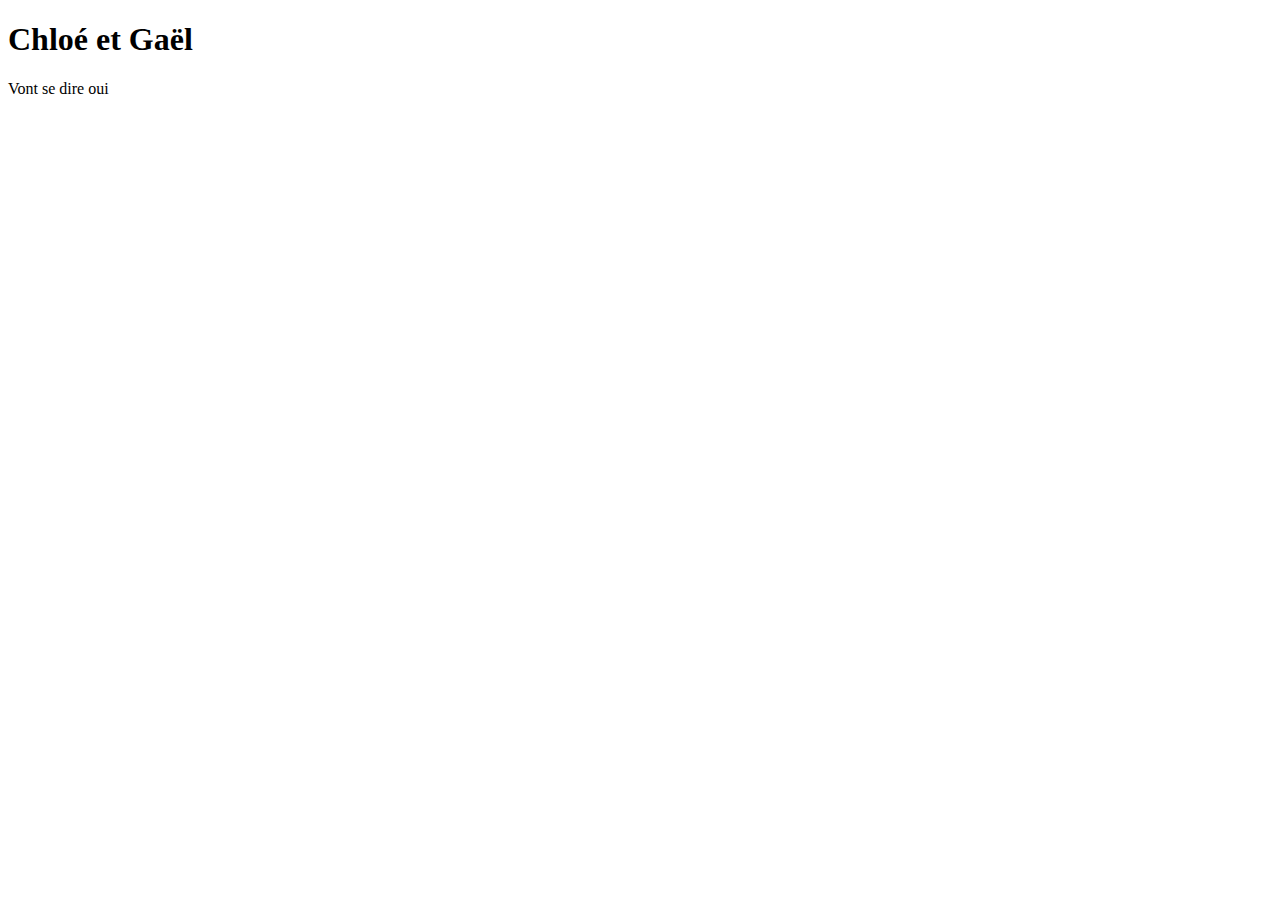
==== index.html @ 16778e66 "feat(): create initial files" ====
<!doctype html>
<html>

<head>
    <title>Chloé et Gaël vont se dire oui</title>
    <link rel="stylesheet" href="style.css">
</head>

<body>
    <h1>Chloé et Gaël</h1>
    <p>Vont se dire oui</p>
</body>

</html>
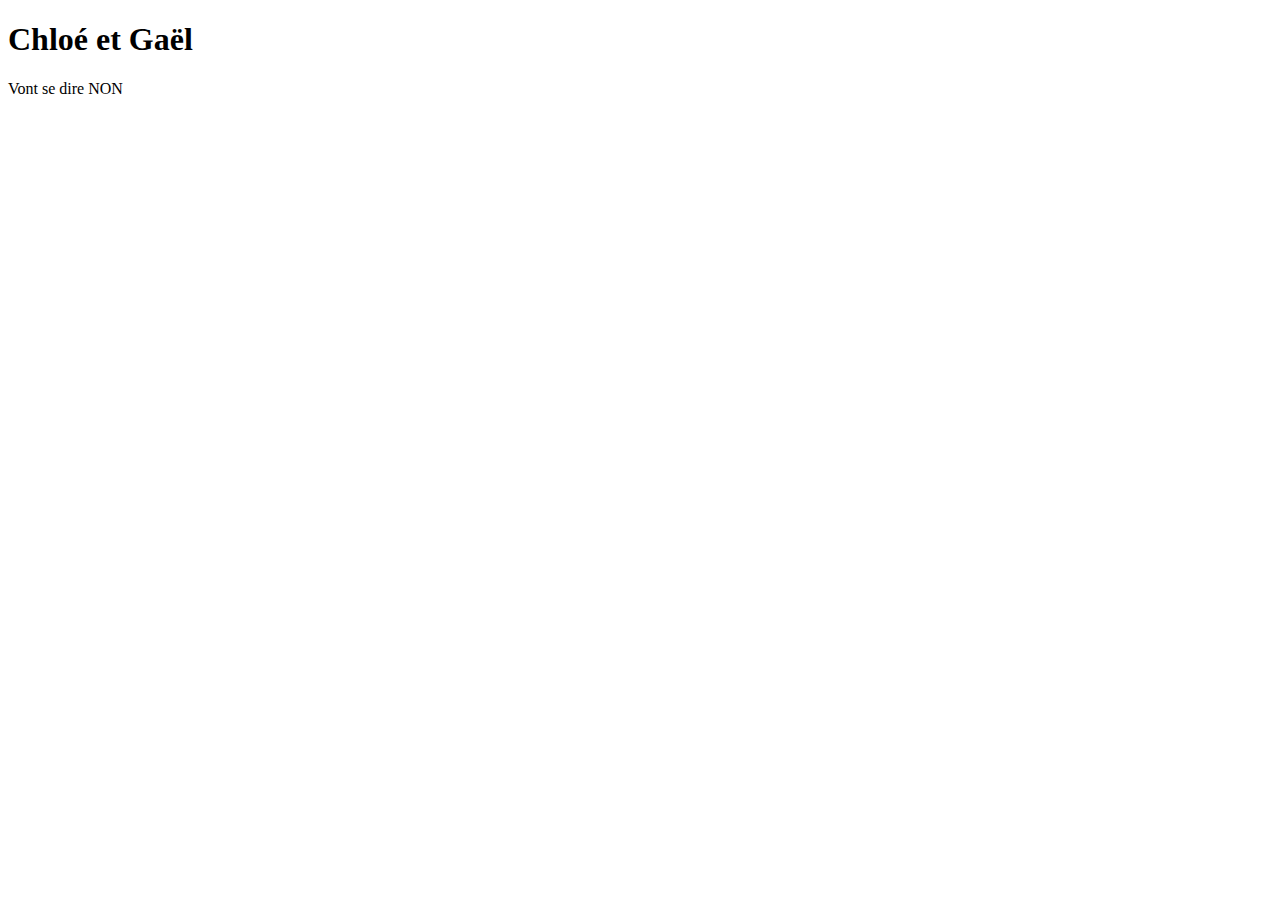
==== commit 095ef06d: "fix(): say no !!!" ====
--- a/index.html
+++ b/index.html
@@ -8,7 +8,7 @@
 
 <body>
     <h1>Chloé et Gaël</h1>
-    <p>Vont se dire oui</p>
+    <p>Vont se dire NON</p>
 </body>
 
 </html>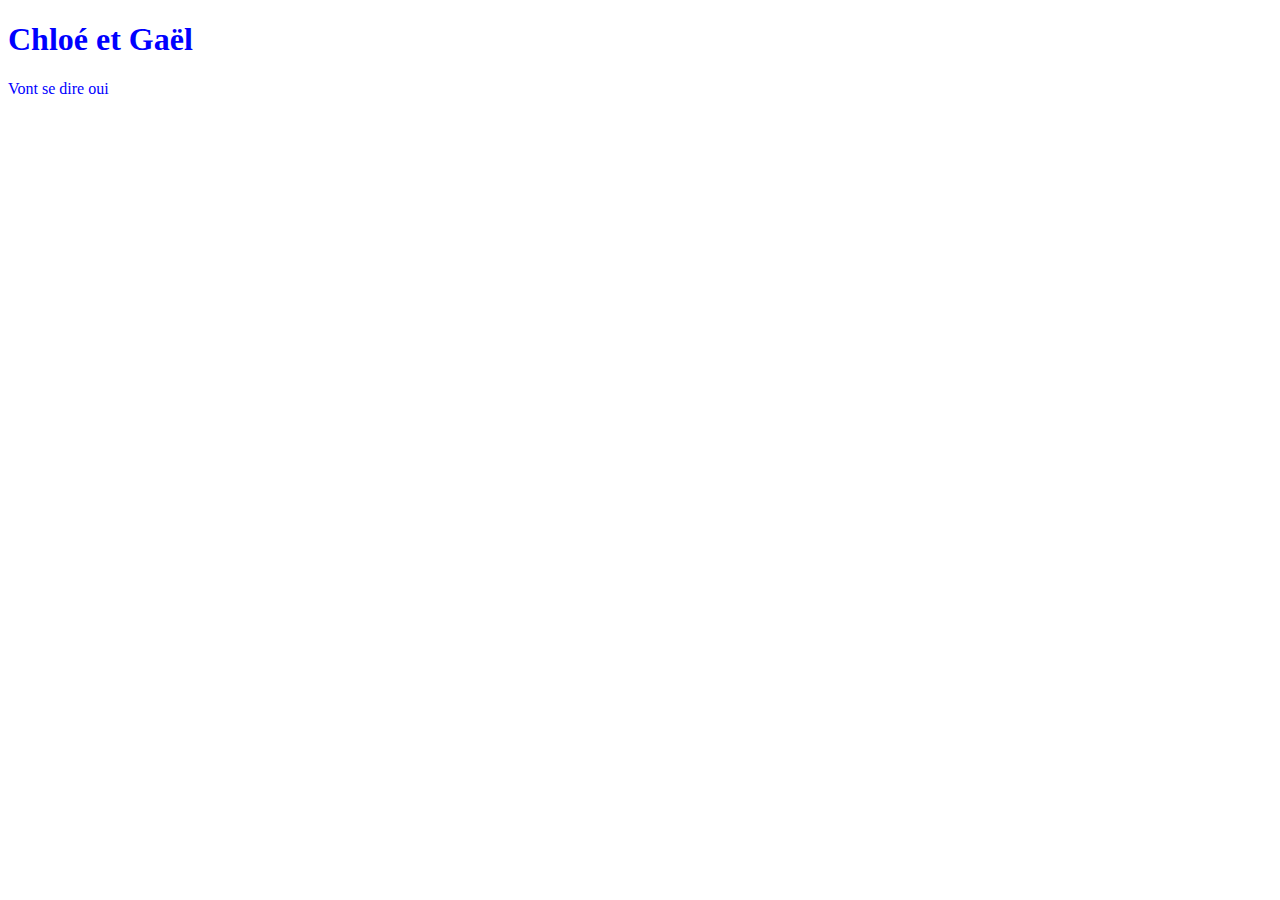
==== commit 1bf63ef3: "fix(): link css using the right file name and say YES !" ====
--- a/index.html
+++ b/index.html
@@ -3,12 +3,12 @@
 
 <head>
     <title>Chloé et Gaël vont se dire oui</title>
-    <link rel="stylesheet" href="style.css">
+    <link rel="stylesheet" href="styles.css">
 </head>
 
 <body>
     <h1>Chloé et Gaël</h1>
-    <p>Vont se dire NON</p>
+    <p>Vont se dire oui</p>
 </body>
 
 </html>--- a/styles.css
+++ b/styles.css
@@ -0,0 +1,3 @@
+body {
+    color: blue;
+}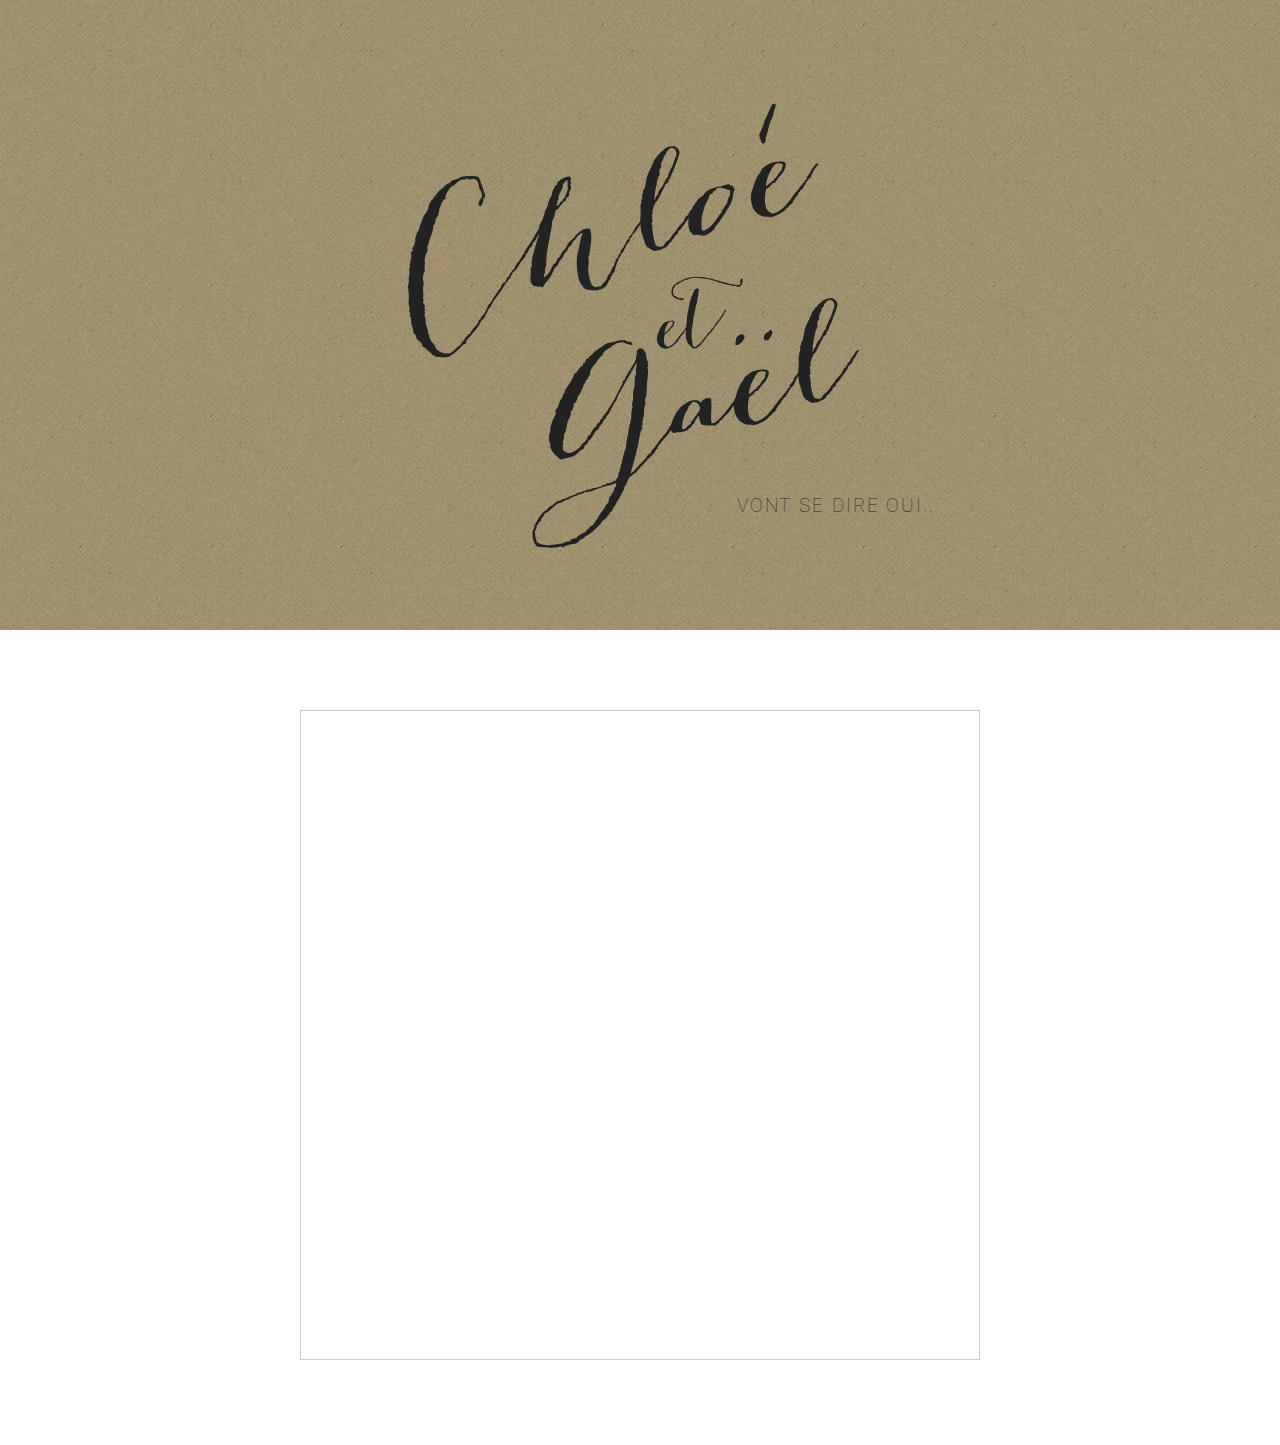
==== commit 77a04fce: "feat(index): add hero and confirm form" ====
--- a/index.html
+++ b/index.html
@@ -3,12 +3,23 @@
 
 <head>
     <title>Chloé et Gaël vont se dire oui</title>
+    <link href="https://fonts.googleapis.com/css?family=Roboto" rel="stylesheet">
     <link rel="stylesheet" href="styles.css">
 </head>
 
 <body>
-    <h1>Chloé et Gaël</h1>
-    <p>Vont se dire oui</p>
+    <header>
+        <div>
+            <h1 class="title">Chloé<br> <small>&nbsp;et</small><br>&nbsp;Gaël</h1>
+            <p class="subtitle">Vont se dire oui..</p>
+        </div>
+    </header>
+    <main>
+        <div class="form-container">
+            <iframe class="airtable-embed" src="https://airtable.com/embed/shruBANed1mP5iNK0?backgroundColor=yellow" frameborder="0"
+                onmousewheel="" width="100%" height="650px" style="background: transparent; border: 1px solid #ccc;"></iframe>
+        </div>
+    </main>
 </body>
 
 </html>--- a/styles.css
+++ b/styles.css
@@ -1,3 +1,63 @@
+@font-face {
+    font-family: 'Bombshell Pro';
+    font-style: normal;
+    font-weight: normal;
+    src: local('BombshellPro'), url('BombshellPro.woff') format('woff');
+}
+
+* {
+    box-sizing: border-box;
+}
+
+
+body, html {
+    margin: 0;
+    padding: 0;
+}
+
 body {
-    color: blue;
-}+    font-size: 19px;
+    font-family: 'Roboto', sans-serif;
+    color: #222;
+}
+
+header {
+    padding: 2rem;
+    width: 100vw;
+    height: 70vh;
+    text-align: center;
+    display: flex;
+    align-items: center;
+    justify-content: center;
+    background: #d5b78b url('paper.jpg');
+    background-size: cover;
+}
+
+header .title {
+    font-weight: normal;
+    font-size: 142px;
+    font-family: 'Bombshell Pro', sans-serif;
+    line-height: 0.68;
+    transform: rotate(-18deg);
+}
+header .subtitle {
+    font-weight: 100;
+    letter-spacing: 0.1em;
+    text-align: right;
+    text-transform: uppercase;
+    margin-top: -80px;
+    margin-right: -80px;
+}
+
+header .title small {
+    font-size: 0.5em;
+    display: inline-block;
+    transform: translateX(0.5em);
+}
+
+.form-container {
+    max-width: 720px;
+    margin: 80px auto;
+    padding: 0 20px;
+}
+
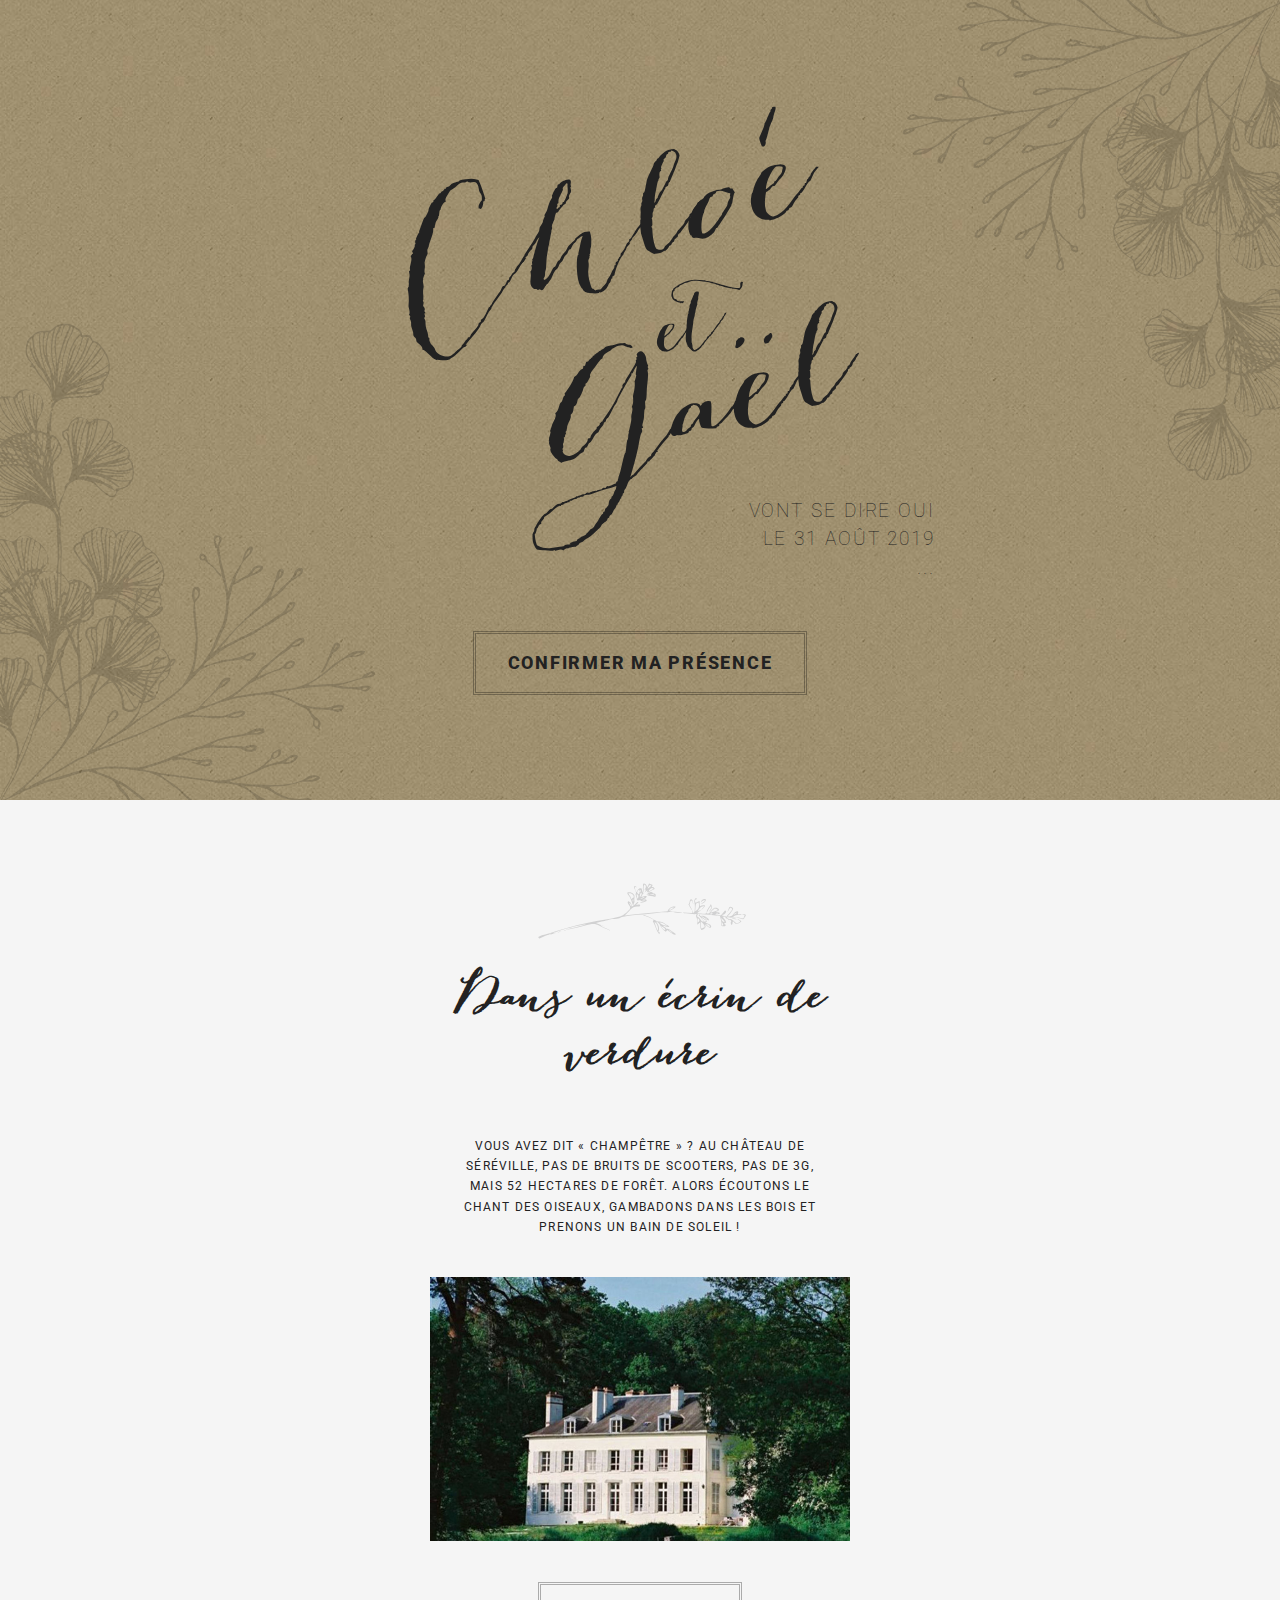
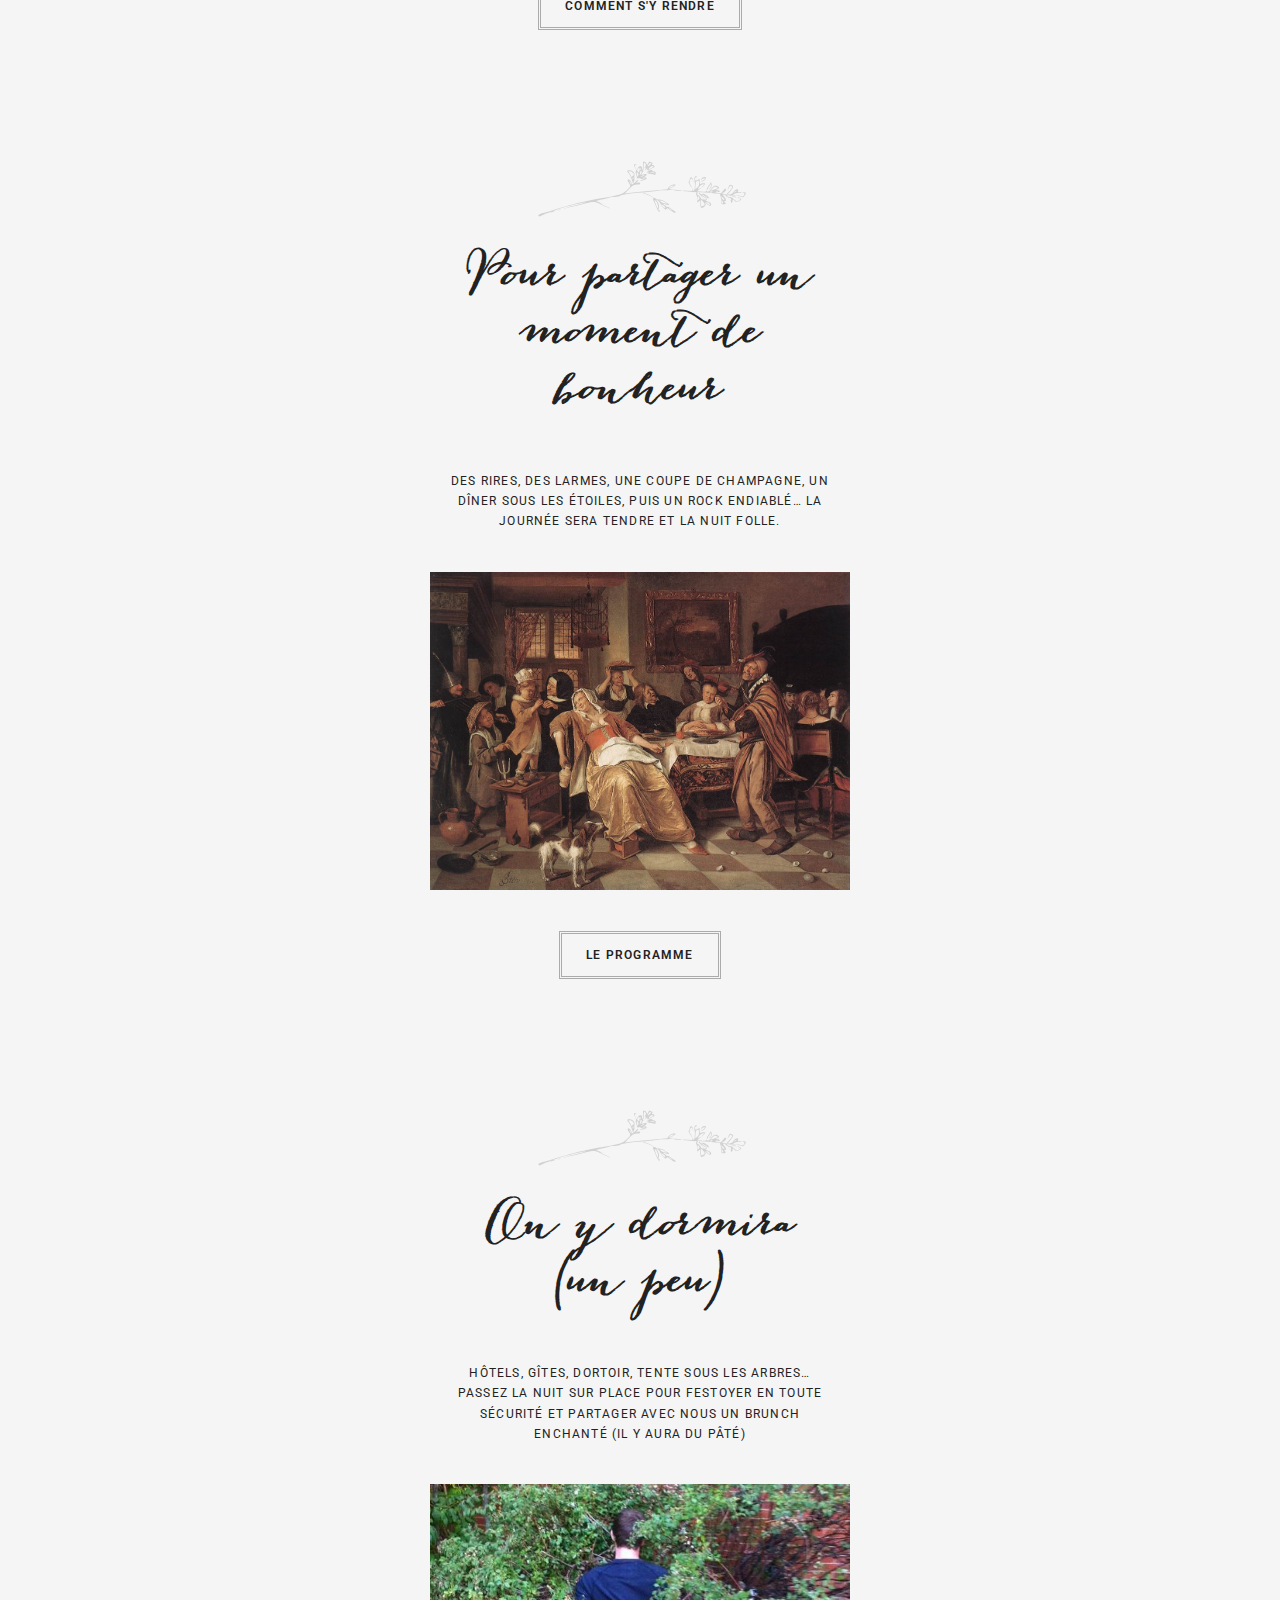
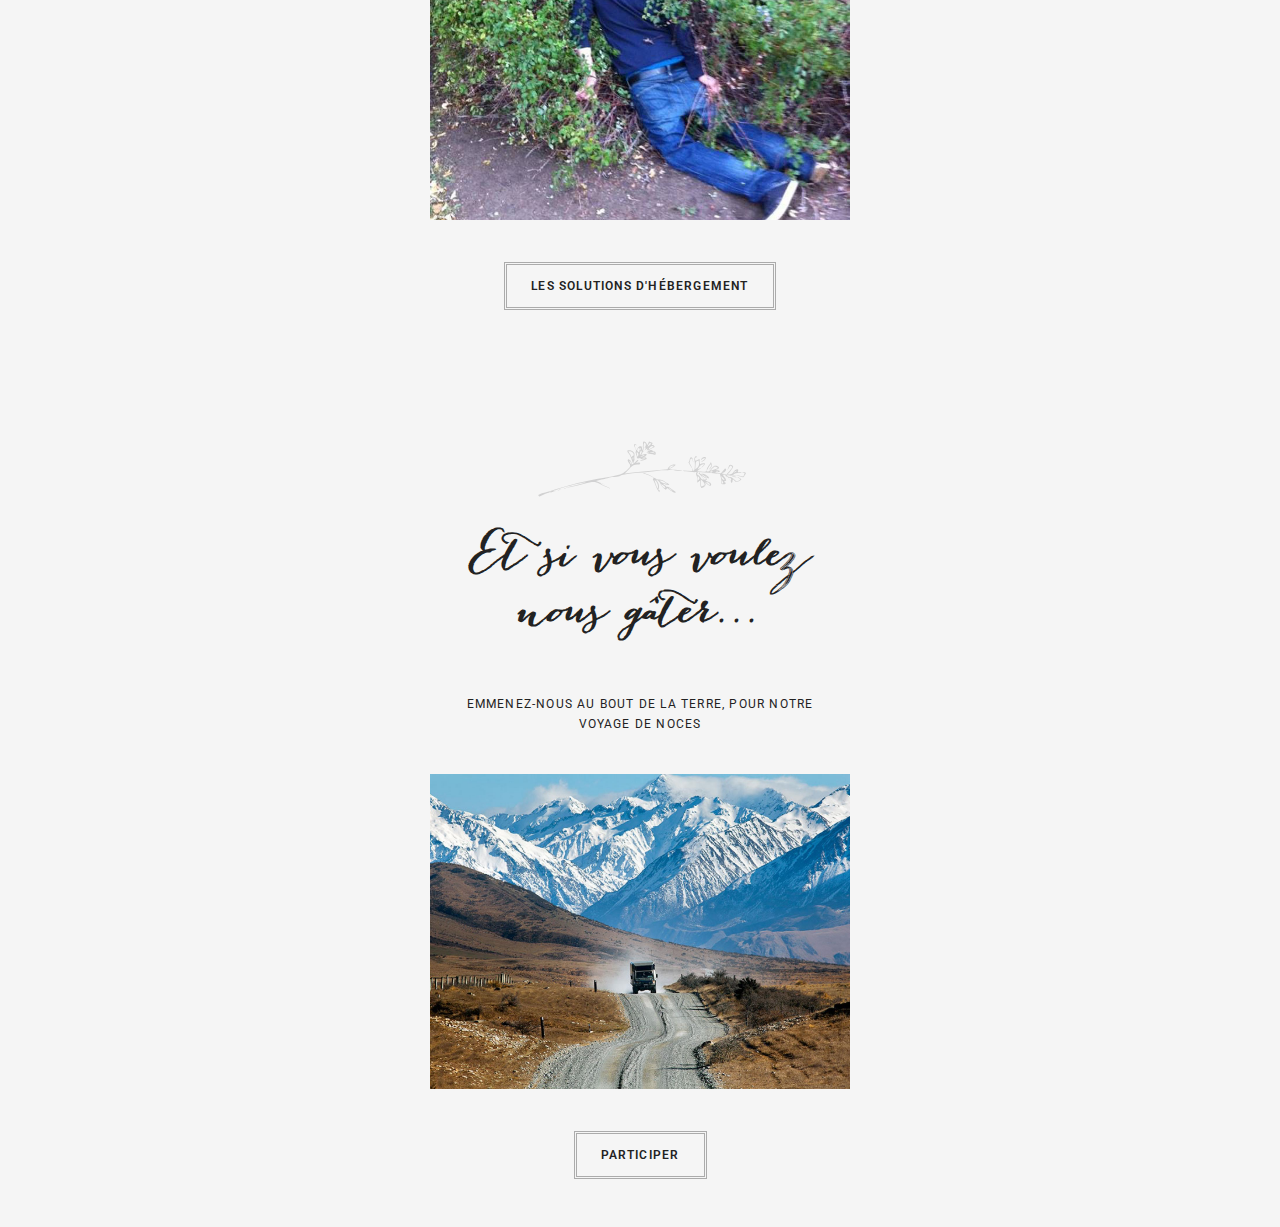
==== commit 17a3abfe: "V1" ====
--- a/index.html
+++ b/index.html
@@ -11,14 +11,85 @@
     <header>
         <div>
             <h1 class="title">Chloé<br> <small>&nbsp;et</small><br>&nbsp;Gaël</h1>
-            <p class="subtitle">Vont se dire oui..</p>
+            <p class="subtitle">Vont se dire oui<br>le 31 Août 2019<br>...</p>
+            <a href="/presence.html" class="button button-large">Confirmer ma présence</a>
         </div>
     </header>
+
     <main>
-        <div class="form-container">
-            <iframe class="airtable-embed" src="https://airtable.com/embed/shruBANed1mP5iNK0?backgroundColor=yellow" frameborder="0"
-                onmousewheel="" width="100%" height="650px" style="background: transparent; border: 1px solid #ccc;"></iframe>
-        </div>
+        <section class="slice">
+            <div class="container">
+                <h2 class="setiontitle">
+                    Dans un écrin de verdure
+                </h2>
+                <div class="description">
+                    <p>Vous avez dit « champêtre » ? Au château de Séréville, pas de bruits de scooters, pas de 3G, mais 52 hectares de forêt. Alors
+                    écoutons le chant des oiseaux, gambadons dans les bois et prenons un bain de soleil !</p>
+                </div>
+                <div class="img-wrapper">
+                    <img src="imgs/chateau.jpg" alt="le chateau de séréville">
+                </div>
+            </div>
+            <div class="button-wrapper">
+                <a href="/comming-soon.html" class="button">Comment s'y rendre</a>
+            </div>
+        </section>
+
+
+
+        <section class="slice">
+            <div class="container">
+                <h2 class="setiontitle">
+                    Pour partager un moment de bonheur
+                </h2>
+                <div class="description">
+                    <p>Des rires, des larmes, une coupe de champagne, un dîner sous les étoiles, puis un rock endiablé… la journée
+                    sera tendre et la nuit folle.</p>
+                </div>
+                <div class="img-wrapper">
+                    <img src="imgs/Jan_Steen_-_The_Bean_Feast_-_WGA21734.jpg" alt="le chateau de séréville">
+                </div>
+            </div>
+            <div class="button-wrapper">
+                <a href="/comming-soon.html" class="button">Le Programme</a>
+            </div>
+        </section>
+
+
+        <section class="slice">
+            <div class="container">
+                <h2 class="setiontitle">
+                    On y dormira<br>(un peu)
+                </h2>
+                <div class="description">
+                    <p>Hôtels, gîtes, dortoir, tente sous les arbres… Passez la nuit sur place pour festoyer en toute sécurité et partager avec nous un brunch enchanté (il y aura du pâté)</p>
+                </div>
+                <div class="img-wrapper">
+                    <img src="imgs/Funny-Drunk-Camping-Pictures-24.jpg" alt="le chateau de séréville">
+                </div>
+            </div>
+            <div class="button-wrapper">
+                <a href="/comming-soon.html" class="button">Les solutions d'hébergement</a>
+            </div>
+        </section>
+
+
+        <section class="slice">
+            <div class="container">
+                <h2 class="setiontitle">
+                   Et si vous voulez nous gâter... 
+                </h2>
+                <div class="description">
+                    <p>Emmenez-nous au bout de la terre, pour notre voyage de noces</p>
+                </div>
+                <div class="img-wrapper">
+                    <img src="imgs/nz-2_1440_1080.jpg" alt="la nouvelle zélande">
+                </div>
+            </div>
+            <div class="button-wrapper">
+                <a href="/comming-soon.html" class="button">Participer</a>
+            </div>
+        </section>
     </main>
 </body>
 
--- a/styles.css
+++ b/styles.css
@@ -13,41 +13,108 @@
 body, html {
     margin: 0;
     padding: 0;
+    line-height: 1.5;
 }
 
 body {
     font-size: 19px;
     font-family: 'Roboto', sans-serif;
     color: #222;
-}
+    background: #f5F5F5;
+}
+
+
 
 header {
-    padding: 2rem;
-    width: 100vw;
-    height: 70vh;
+    padding: 2rem;  
+    min-height: fit-content;
+    height: 85vh;
     text-align: center;
     display: flex;
     align-items: center;
     justify-content: center;
-    background: #d5b78b url('paper.jpg');
-    background-size: cover;
-}
+    background-color:  #d5b78b ;
+    background-image: url('imgs/floralseparator-01.svg'),url('imgs/floralseparator-01-bis.svg'), url('imgs/paper.jpg');
+    background-position: bottom left,top right, center;
+    background-size:  auto 44.444%, auto 44.444%, cover;
+    background-repeat: no-repeat,no-repeat, no-repeat;
+    overflow: hidden;
+    position: relative;
+}
+
+
+
+.header-small {
+    height: 100px;
+    padding: 0.6rem 1.5rem;
+    align-items: flex-start;
+    /*justify-content: flex-start;*/
+    text-align: center;
+    background-size:  auto 150%, auto 150%, cover;
+}
+
+@media screen and (min-width: 768px) {
+    header {
+        height: 800px;
+        background-size:  auto 60%, auto 60%, cover;
+    }
+}
+
+@media screen and (min-width: 768px) {
+    header .macaron {
+        width: 130px;
+        height: 140px;
+        top: 30px;
+        right: 30px;
+        font-size: 1rem;
+        padding: 28px;
+    }
+}
+
 
 header .title {
     font-weight: normal;
-    font-size: 142px;
+    font-size: 80px;
     font-family: 'Bombshell Pro', sans-serif;
     line-height: 0.68;
     transform: rotate(-18deg);
 }
+
+.title.title-small {
+   font-size: 30px;
+}
+
+@media screen and (min-width: 768px) {
+    header .title {
+        font-size: 142px;
+    }
+}
+
 header .subtitle {
     font-weight: 100;
     letter-spacing: 0.1em;
-    text-align: right;
+    text-align: center;
     text-transform: uppercase;
-    margin-top: -80px;
-    margin-right: -80px;
-}
+    margin-top: 15px;
+    margin-right: 0px;
+}
+
+@media screen and (min-width: 374px) {
+    header .subtitle {
+        text-align: right;
+        margin-top: 15px;
+        margin-right: -30px;
+    }
+}
+
+@media screen and (min-width: 768px) {
+    header .subtitle {
+        margin-top: -80px;
+        margin-right: -80px;
+    }
+}
+
+
 
 header .title small {
     font-size: 0.5em;
@@ -57,7 +124,127 @@
 
 .form-container {
     max-width: 720px;
-    margin: 80px auto;
+    margin: 25px auto;
     padding: 0 20px;
 }
 
+.slice {
+    padding: 25px 20px 25px;
+    overflow: hidden;
+}
+
+
+@media screen and (min-width: 768px) {
+    .slice {
+        padding: 40px 20px 40px;
+    }
+}
+
+.setiontitle {
+    padding-top: 85px;
+    font-size: 1.5em;
+    flex: 0 0 100%;
+    max-width: 100%;
+    text-align: center;
+    margin-bottom: 50px;
+    font-family: 'Bombshell Pro', sans-serif;
+    background: no-repeat center top url('imgs/floralseparator-03.svg');
+    background-size: 60% auto;
+}
+
+
+@media screen and (min-width: 768px) {
+    .setiontitle {
+        font-size: 2em;
+        padding-top: 100px;
+    }
+}
+
+.container {
+    max-width: 380px;
+    margin: 0 auto;
+}
+
+.img-wrapper {
+    margin-left: -20px;
+    margin-right: -20px;
+}
+
+.description {
+    text-transform: uppercase;
+    font-size: 0.75rem;
+    letter-spacing: 0.1em;
+    line-height: 1.7;
+    text-align: center;
+    margin-bottom: 40px;
+}
+
+.description p {
+    margin: 0;
+}
+
+.img-wrapper img {
+    max-width: 100%;
+}
+
+.button-wrapper {
+    display: flex;
+    flex-flow: row wrap;
+    justify-content: center;
+    align-items: center;
+    margin: 25px auto 0;
+    text-align: center;
+}
+
+
+@media screen and (min-width: 768px) {
+    .setiontitle {
+        padding-top: 100px;
+    }
+}
+
+.button {
+    flex: 0 0 100%;
+    font-size: 0.8em;
+    padding: 12px 24px; 
+    margin: 8px;
+    color: #222;
+    border: double 3px rgba(0,0,0,0.3);
+    text-decoration: none;
+    display: block;
+    font-weight: 600;
+    text-transform: uppercase;
+    font-size: 0.75rem;
+    letter-spacing: 0.1em;
+}
+
+.button-large {
+    font-size: 1.1rem;
+    font-weight: 800;
+    padding: 16px 32px; 
+    margin-top: 30px;
+    animation: Test 1s infinite;
+}
+
+@keyframes Test{
+    0%{
+        transform: scale(1);
+    }
+    15%{
+        transform: scale(1.025);
+    }
+    30%{
+        transform: scale(1);
+    }
+    45%{
+        transform: scale(1.025);
+    }
+}
+
+@media screen and (min-width: 375px) {
+    .button {
+        flex: initial;
+        display: inline-block;
+    }
+}
+
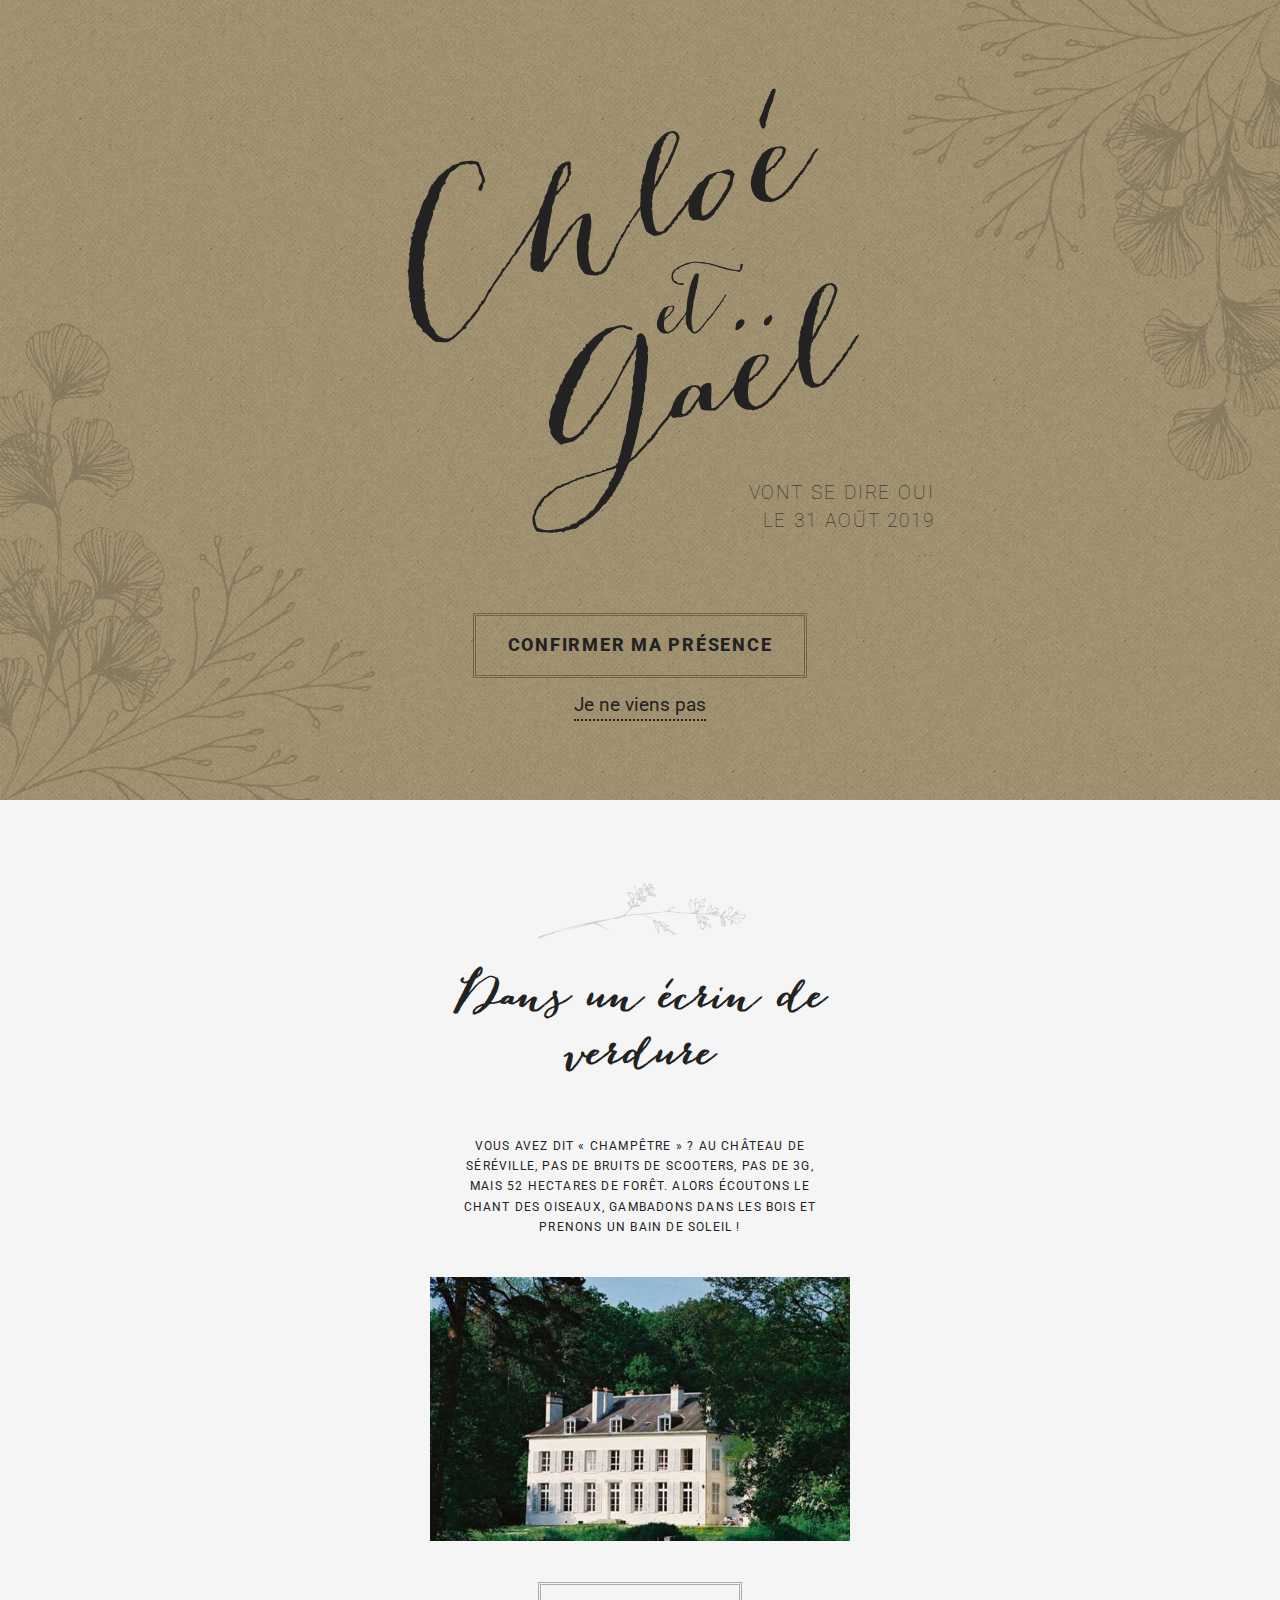
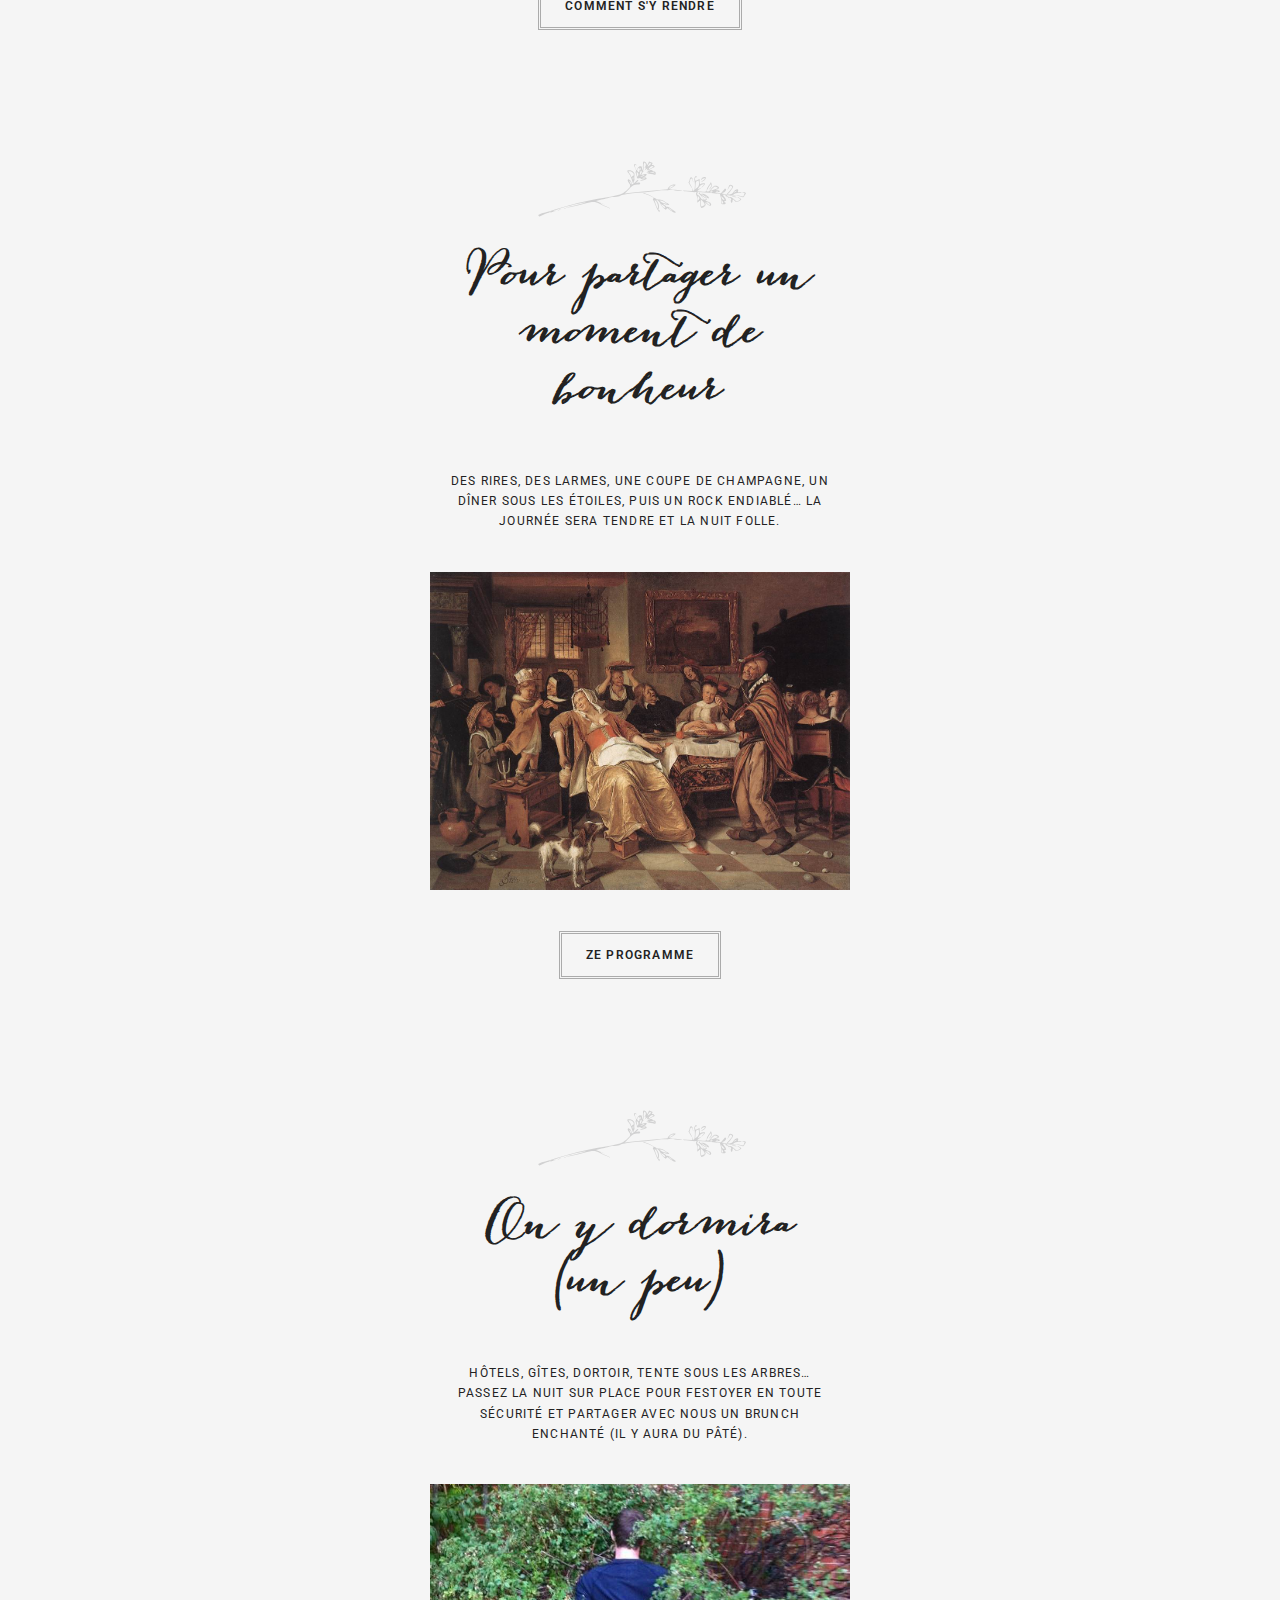
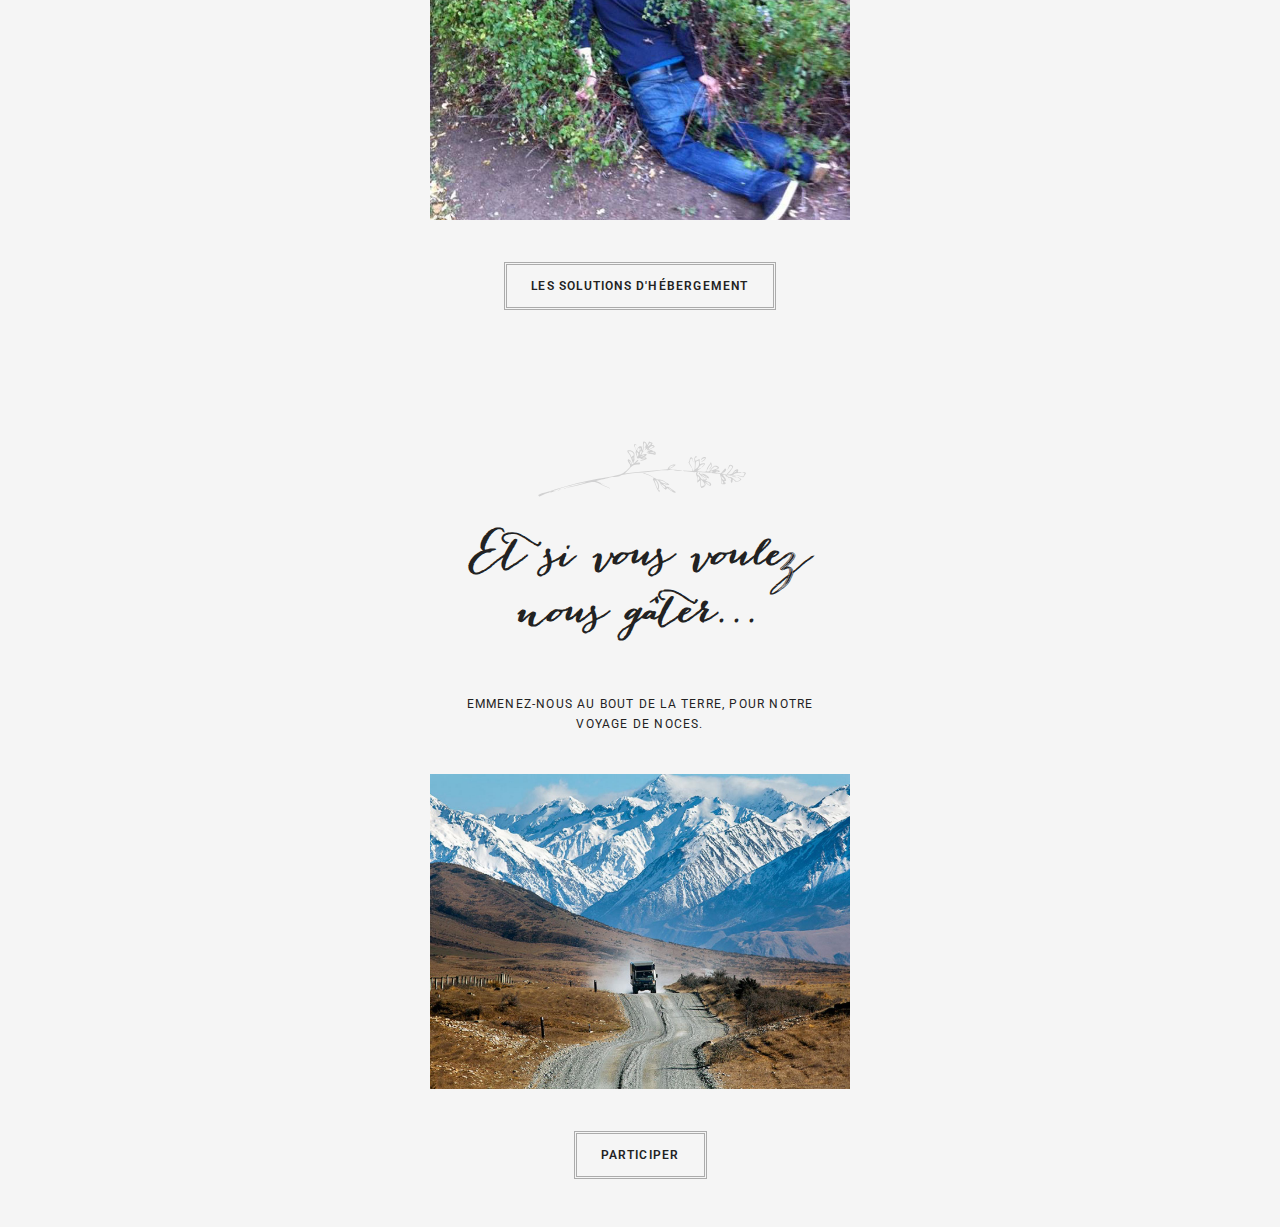
==== commit d501c040: "feat(pages): create inner pages" ====
--- a/index.html
+++ b/index.html
@@ -12,7 +12,8 @@
         <div>
             <h1 class="title">Chloé<br> <small>&nbsp;et</small><br>&nbsp;Gaël</h1>
             <p class="subtitle">Vont se dire oui<br>le 31 Août 2019<br>...</p>
-            <a href="/presence.html" class="button button-large">Confirmer ma présence</a>
+            <a href="/presence.html" class="button button-large">Confirmer ma présence</a><br>
+            <a href="/absence.html" class="link">Je ne viens pas</a>
         </div>
     </header>
 
@@ -31,7 +32,7 @@
                 </div>
             </div>
             <div class="button-wrapper">
-                <a href="/comming-soon.html" class="button">Comment s'y rendre</a>
+                <a href="/s-y-rendre.html" class="button">Comment s'y rendre</a>
             </div>
         </section>
 
@@ -51,7 +52,7 @@
                 </div>
             </div>
             <div class="button-wrapper">
-                <a href="/comming-soon.html" class="button">Le Programme</a>
+                <a href="/programme.html" class="button">Ze programme</a>
             </div>
         </section>
 
@@ -62,14 +63,14 @@
                     On y dormira<br>(un peu)
                 </h2>
                 <div class="description">
-                    <p>Hôtels, gîtes, dortoir, tente sous les arbres… Passez la nuit sur place pour festoyer en toute sécurité et partager avec nous un brunch enchanté (il y aura du pâté)</p>
+                    <p>Hôtels, gîtes, dortoir, tente sous les arbres… Passez la nuit sur place pour festoyer en toute sécurité et partager avec nous un brunch enchanté (il y aura du pâté).</p>
                 </div>
                 <div class="img-wrapper">
                     <img src="imgs/Funny-Drunk-Camping-Pictures-24.jpg" alt="le chateau de séréville">
                 </div>
             </div>
             <div class="button-wrapper">
-                <a href="/comming-soon.html" class="button">Les solutions d'hébergement</a>
+                <a href="/hebergement.html" class="button">Les solutions d'hébergement</a>
             </div>
         </section>
 
@@ -80,14 +81,14 @@
                    Et si vous voulez nous gâter... 
                 </h2>
                 <div class="description">
-                    <p>Emmenez-nous au bout de la terre, pour notre voyage de noces</p>
+                    <p>Emmenez-nous au bout de la terre, pour notre voyage de noces.</p>
                 </div>
                 <div class="img-wrapper">
                     <img src="imgs/nz-2_1440_1080.jpg" alt="la nouvelle zélande">
                 </div>
             </div>
             <div class="button-wrapper">
-                <a href="/comming-soon.html" class="button">Participer</a>
+                <a href="/cadeaux-mariage.html" class="button">Participer</a>
             </div>
         </section>
     </main>
--- a/styles.css
+++ b/styles.css
@@ -45,13 +45,19 @@
 
 
 .header-small {
+    display: flex;
+    align-content: space-between;
+    justify-content: flex-start;
     height: 100px;
     padding: 0.6rem 1.5rem;
-    align-items: flex-start;
-    /*justify-content: flex-start;*/
-    text-align: center;
+    align-items: center;
     background-size:  auto 150%, auto 150%, cover;
 }
+
+.retour {
+    padding-left: 20px;
+}
+
 
 @media screen and (min-width: 768px) {
     header {
@@ -179,6 +185,17 @@
     margin-bottom: 40px;
 }
 
+
+.description-large {
+    margin-top: -30px;
+    text-transform: uppercase;
+    font-size: 1rem;
+    letter-spacing: 0.1em;
+    line-height: 1.7;
+    text-align: center;
+    margin-bottom: 48px;
+}
+
 .description p {
     margin: 0;
 }
@@ -204,10 +221,11 @@
 }
 
 .button {
+    display: inline-block;
     flex: 0 0 100%;
     font-size: 0.8em;
     padding: 12px 24px; 
-    margin: 8px;
+    margin: 8px 0;
     color: #222;
     border: double 3px rgba(0,0,0,0.3);
     text-decoration: none;
@@ -218,6 +236,18 @@
     letter-spacing: 0.1em;
 }
 
+.frame {
+    padding: 12px; 
+    border: double 3px rgba(0,0,0,0.3);
+}
+
+.frame img,
+.frame iframe {
+    margin: 0;
+    padding:0;
+    display: block;
+}
+
 .button-large {
     font-size: 1.1rem;
     font-weight: 800;
@@ -248,3 +278,52 @@
     }
 }
 
+.link {
+    display: inline-block;
+    color: inherit;
+    text-decoration: none;
+    border-bottom: dotted 2px currentColor;
+    margin-top: 5px;
+}
+
+.link:hover {
+    color: black;
+}
+
+.text-page {
+    max-width: 40rem;
+    padding: 0 15px;
+    margin: 0 auto;
+}
+
+.text-page h1,
+.text-page h2 {
+    text-align: center
+}
+
+
+.text-page h1 {
+    font-family: 'Bombshell Pro', sans-serif;
+    margin-left: auto;
+    margin-right: auto;
+}
+
+
+.text-page .setiontitle {
+    max-width: 450px;
+    margin-left: auto;
+    margin-right: auto;
+}
+
+
+.text-page .button {
+    text-align: center;
+    margin-left: auto;
+    margin-right: auto;
+}
+
+
+.text-page {
+    margin-bottom: 2.3em;
+    line-height: 1.6;
+}